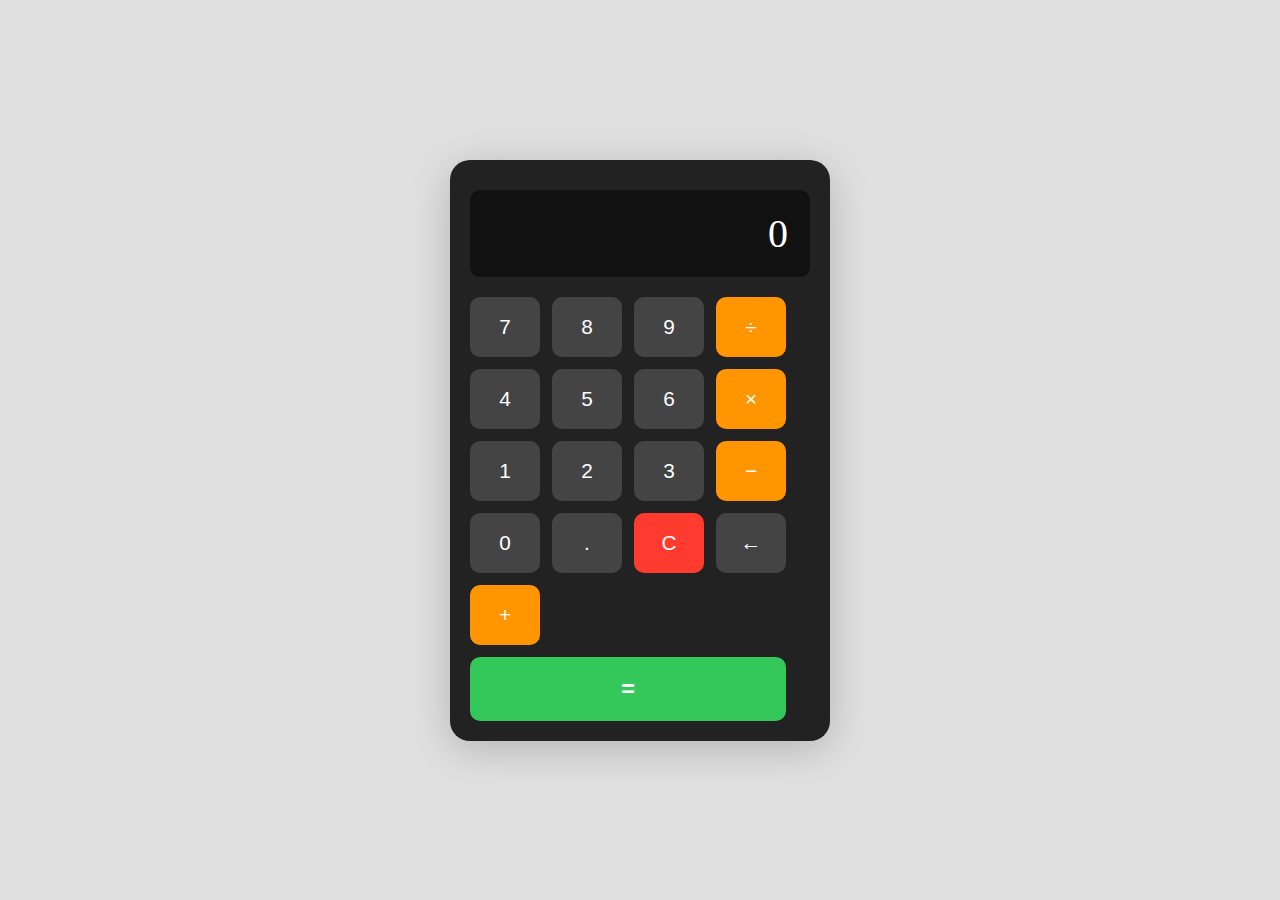
==== day-05-calculator/index.html @ bc2de874 "처음 포트폴리오 업로드" ====
<!DOCTYPE html>
<html lang="ko">
<head>
    <meta charset="UTF-8">
    <meta name="viewport" content="width=device-width, initial-scale=1.0">
    <title>전자계산기</title>
    <link rel="stylesheet" href="style.css">
</head>
<body>
    <div class="calculator">
        <div class="display" id="display">0</div>
        <div class="buttons">
            <button class="btn" data-value="7">7</button>
            <button class="btn" data-value="8">8</button>
            <button class="btn" data-value="9">9</button>
            <button class="btn operator" data-value="/">÷</button>
            <button class="btn" data-value="4">4</button>
            <button class="btn" data-value="5">5</button>
            <button class="btn" data-value="6">6</button>
            <button class="btn operator" data-value="*">×</button>
            <button class="btn" data-value="1">1</button>
            <button class="btn" data-value="2">2</button>
            <button class="btn" data-value="3">3</button>
            <button class="btn operator" data-value="-">−</button>
            <button class="btn" data-value="0">0</button>
            <button class="btn" data-value=".">.</button>
            <button class="btn" id="clear">C</button>
<button class="btn" id="backspace">←</button>
            <button class="btn operator" data-value="+">+</button>
            <button class="btn equal" id="equals">=</button>
        </div>
    </div>
    <script src="script.js"></script>
</body>
</html>
---- day-05-calculator/style.css ----
body {
    background: #e0e0e0;
    display: flex;
    justify-content: center;
    align-items: center;
    height: 100vh;
    margin: 0;
}

.calculator {
    background: #222;
    border-radius: 20px;
    box-shadow: 0 8px 40px rgba(0,0,0,0.2);
    padding: 30px 20px 20px 20px;
    width: 340px;
}

.display {
    background: #111;
    color: #fff;
    font-size: 2.5rem;
    border-radius: 10px;
    padding: 20px;
    text-align: right;
    margin-bottom: 20px;
    min-height: 40px;
    letter-spacing: 2px;
    overflow-x: auto;
}

.buttons {
    display: grid;
    grid-template-columns: repeat(4, 70px);
    grid-gap: 12px;
}

.btn {
    background: #444;
    color: #fff;
    border: none;
    border-radius: 10px;
    font-size: 1.3rem;
    padding: 18px 0;
    cursor: pointer;
    transition: background 0.2s;
}

.btn:hover {
    background: #666;
}

.operator {
    background: #ff9500;
    color: #fff;
}

.operator:hover {
    background: #ffa733;
}

.equal {
    grid-column: span 4;
    background: #34c759;
    color: #fff;
    font-size: 1.5rem;
    font-weight: bold;
}

.equal:hover {
    background: #5be584;
}

#clear {
    background: #ff3b30;
    color: #fff;
}

#clear:hover {
    background: #ff6666;
}
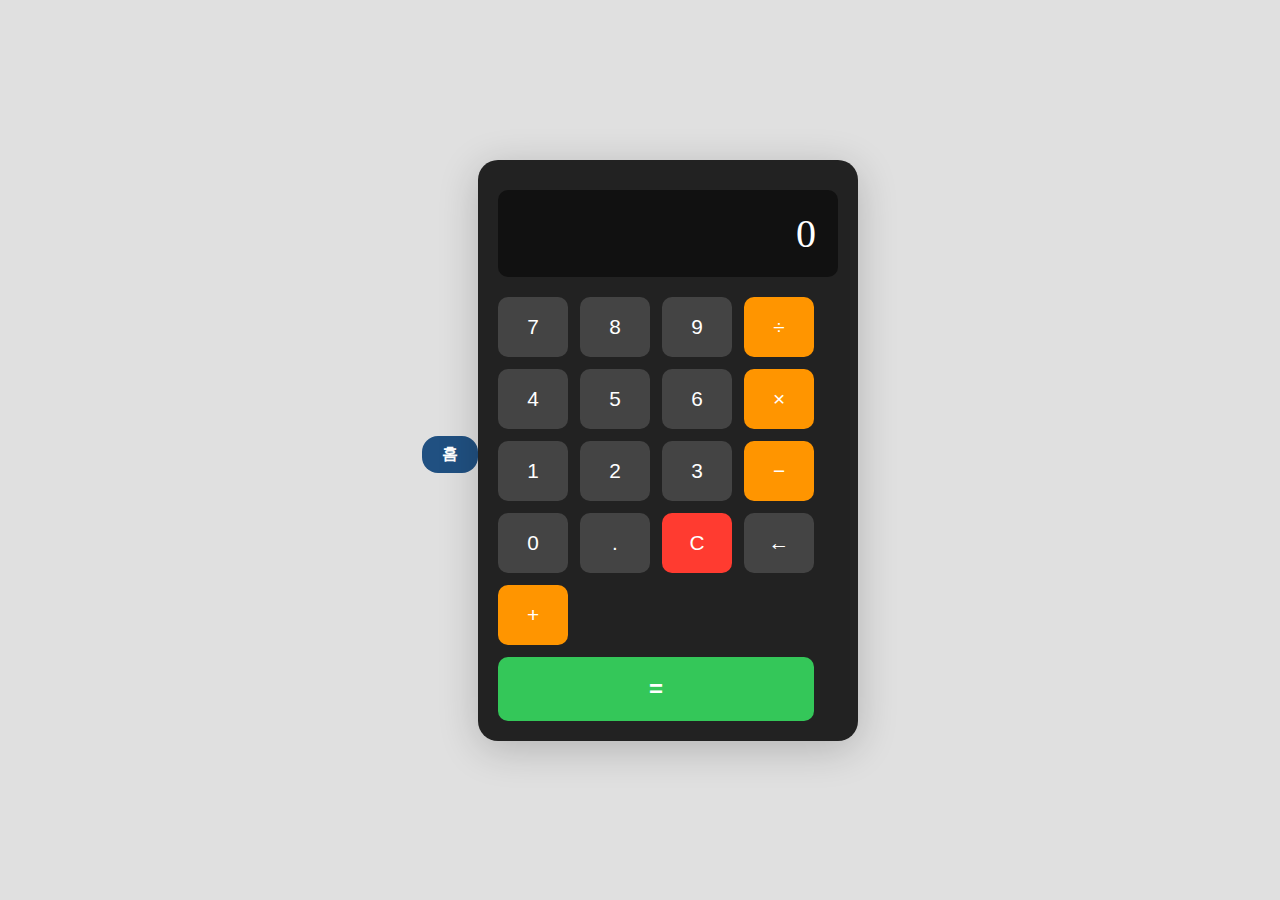
==== commit e69dfcad: "각 프로젝트에 홈 버튼 추가" ====
--- a/day-05-calculator/index.html
+++ b/day-05-calculator/index.html
@@ -5,8 +5,26 @@
     <meta name="viewport" content="width=device-width, initial-scale=1.0">
     <title>전자계산기</title>
     <link rel="stylesheet" href="style.css">
+<style>
+    .home-btn {
+        display: inline-block;
+        margin: 24px 0 16px 0;
+        padding: 8px 20px;
+        background: #205081;
+        color: #fff;
+        border-radius: 16px;
+        text-decoration: none;
+        font-weight: 600;
+        font-size: 1rem;
+        transition: background 0.2s;
+    }
+    .home-btn:hover {
+        background: #407ec9;
+    }
+</style>
 </head>
 <body>
+    <a href="../index.html" class="home-btn">홈</a>
     <div class="calculator">
         <div class="display" id="display">0</div>
         <div class="buttons">
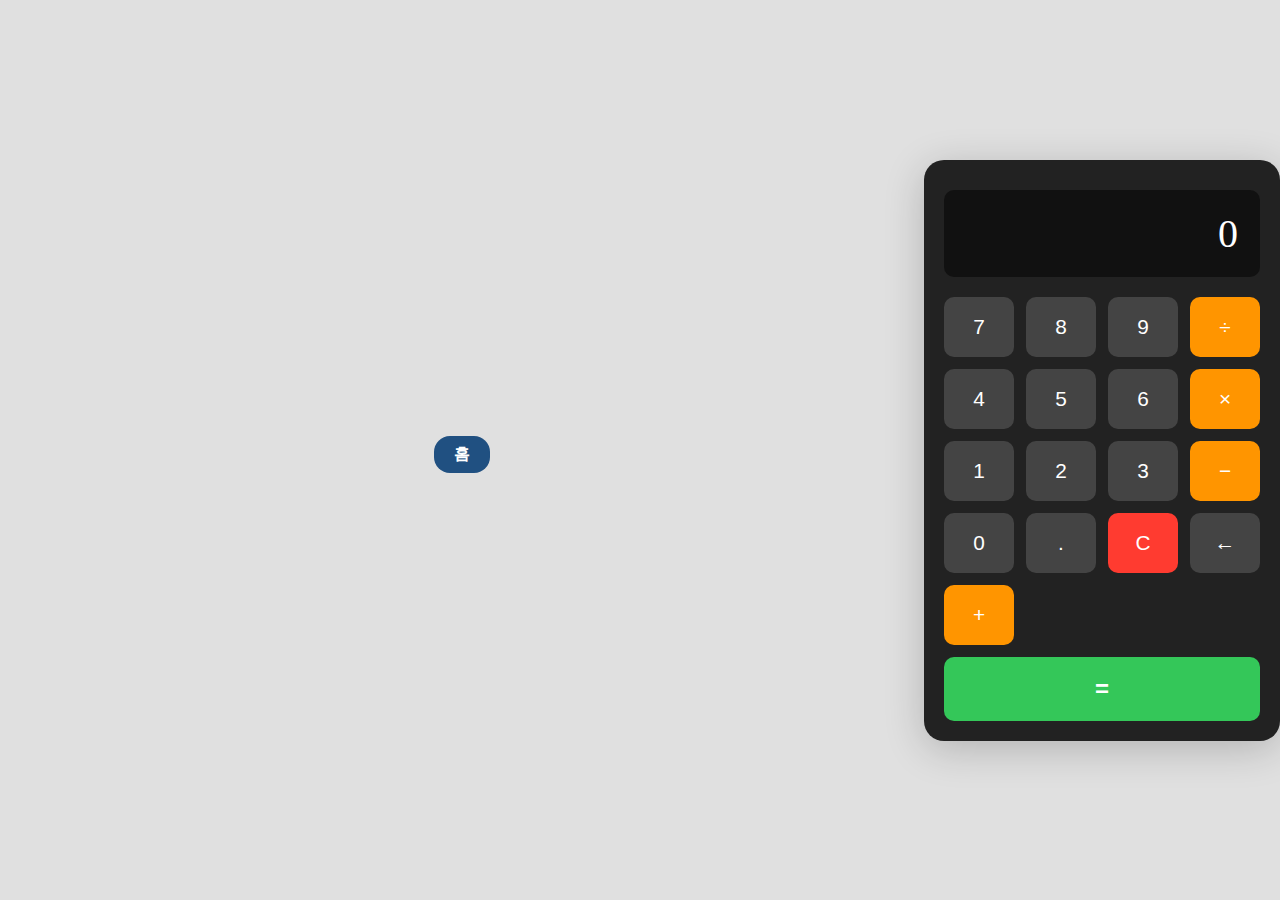
==== commit 5af36d1e: "홈 버튼 디자인 통일 및 상단 중앙 정렬" ====
--- a/day-05-calculator/index.html
+++ b/day-05-calculator/index.html
@@ -6,6 +6,14 @@
     <title>전자계산기</title>
     <link rel="stylesheet" href="style.css">
 <style>
+    .home-btn-wrapper {
+        width: 100%;
+        display: flex;
+        justify-content: center;
+        align-items: center;
+        margin-top: 32px;
+        margin-bottom: 32px;
+    }
     .home-btn {
         display: inline-block;
         margin: 24px 0 16px 0;
@@ -24,7 +32,9 @@
 </style>
 </head>
 <body>
-    <a href="../index.html" class="home-btn">홈</a>
+    <div class="home-btn-wrapper">
+      <a href="../index.html" class="home-btn">홈</a>
+    </div>
     <div class="calculator">
         <div class="display" id="display">0</div>
         <div class="buttons">
